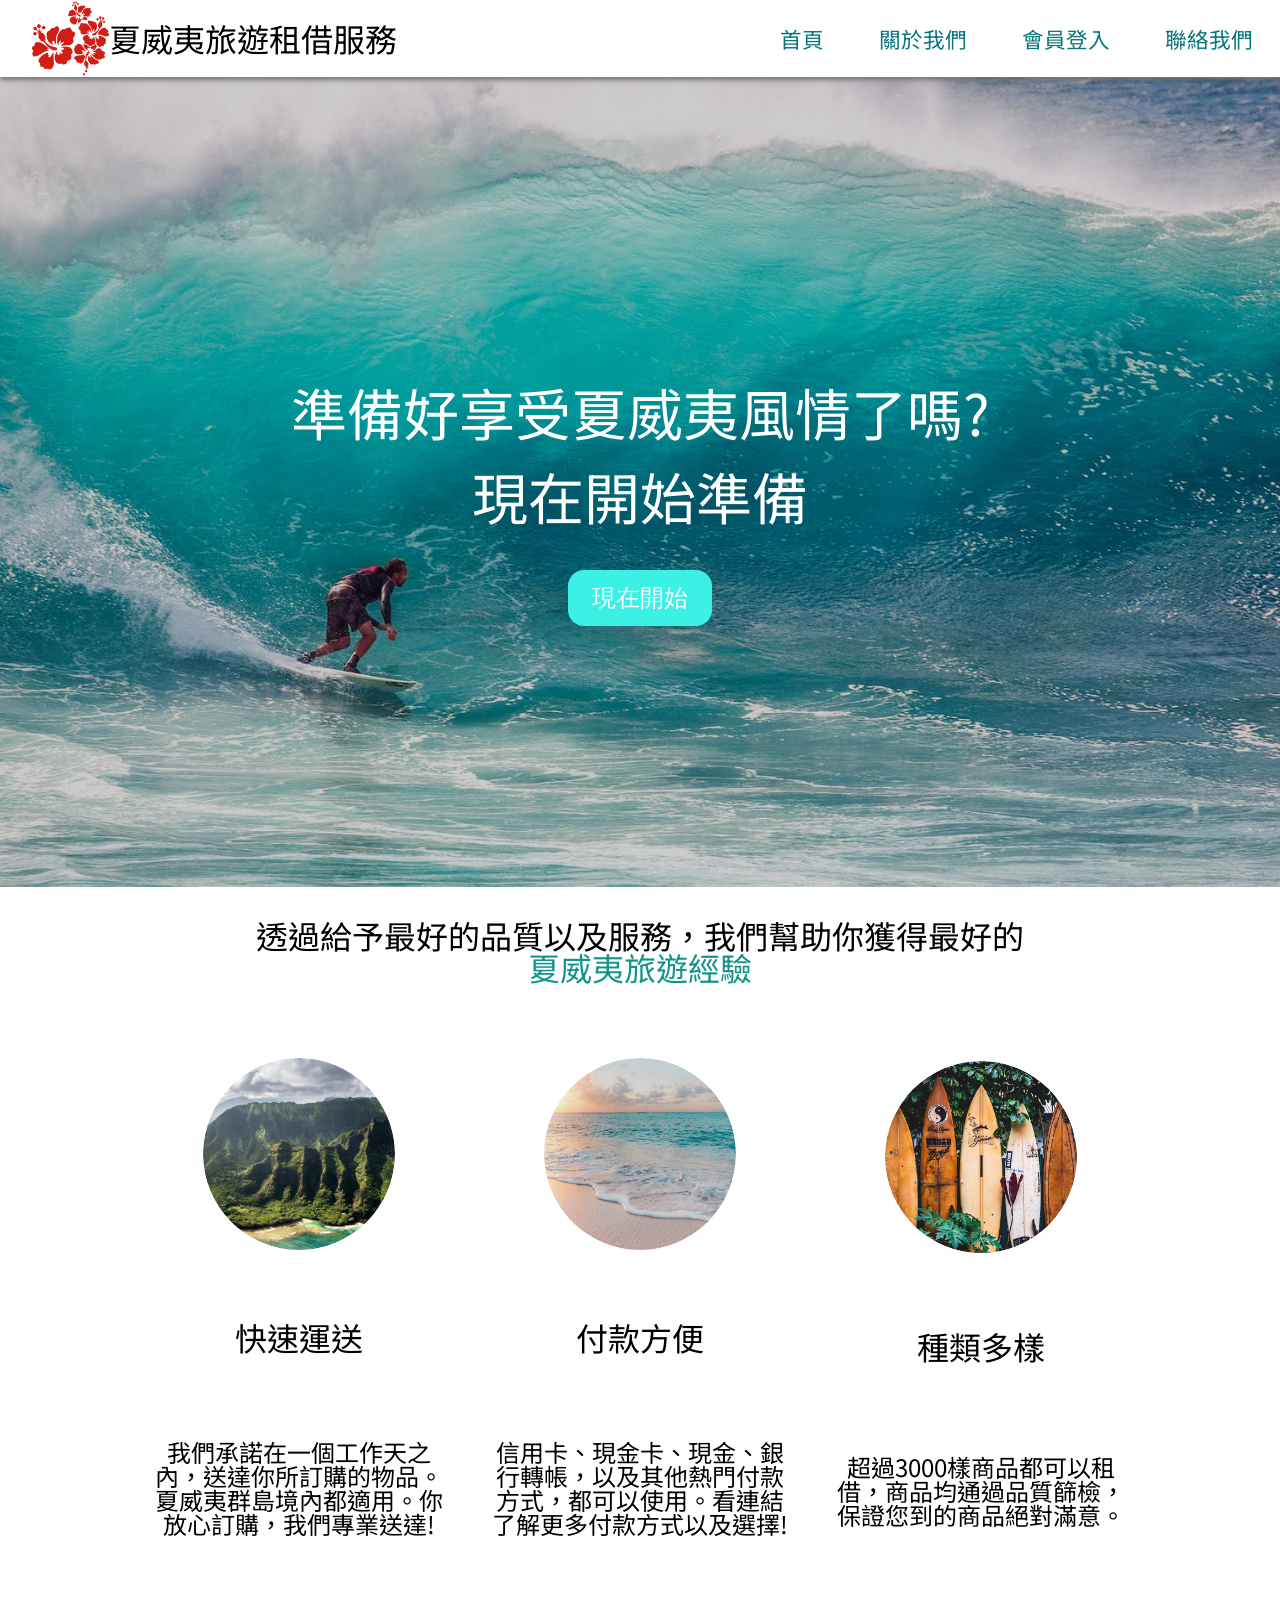
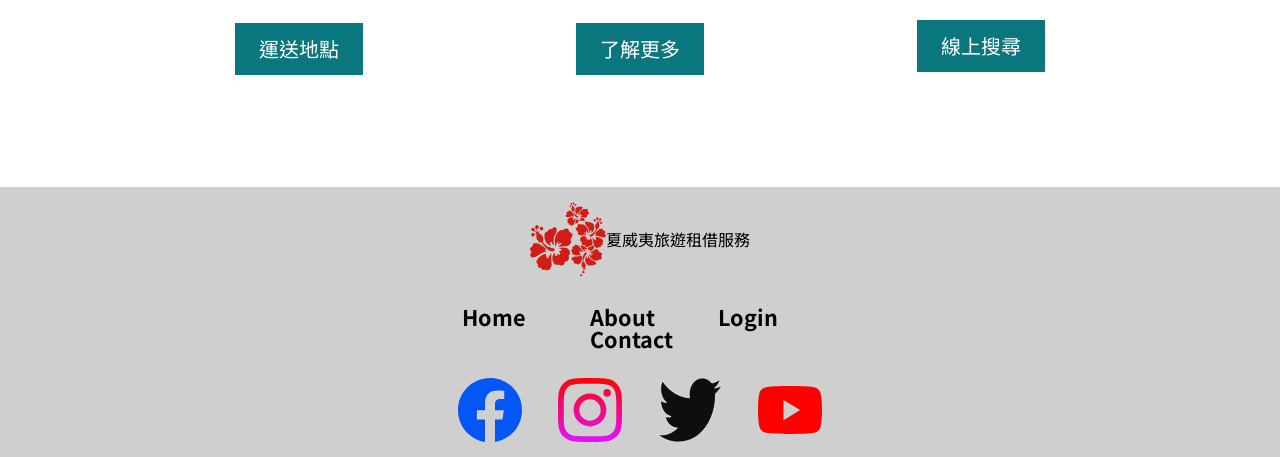
==== index.html @ 52e4c1cf "建立網站" ====
<!DOCTYPE html>
<html lang="zh">
    <head>
        <meta charset="UTF-8">
        <meta name="viewport" content="width=device-width, initial-scale=1.0">
        <title>夏威夷旅遊租借服務 | 夏威夷最方便快速的旅遊出租服務網站</title>
        <meta name="description" content="我們提供夏威夷旅遊租借服務，例如: 衝浪板 車子 帳篷等等。">
        <meta name="robots" content="index, follow">
        <!--Google font setting-->
        <link rel="preconnect" href="https://fonts.gstatic.com">
        <link href="https://fonts.googleapis.com/css2?family=Noto+Sans+TC&display=swap" rel="stylesheet">
        <link rel="stylesheet" href="./styles/style- 20240410.css">
      </head>
<body>
    <!--header-->
    <header>
        <div class="logo">
          <img src="./Icons/black logo.svg" alt="Logo">
          <h1>夏威夷旅遊租借服務</h1>
        </div>
  
        <nav>
          <ul>
            <li><a href="#">首頁</a></li>
            <li><a href="#">關於我們</a></li>
            <li><a href="#">會員登入</a></li>
            <li><a href="#">聯絡我們</a></li>
          </ul>
        </nav>
    </header>

    <main>
		<!--image part of the first page-->              
        <section class="backImage">
            <div class="filter"></div>
            <h3>
                準備好享受夏威夷風情了嗎?<br/>
                現在開始準備
            </h3>
            <button class="start">現在開始</button>
        </section>

		<!--second page-->
		<section class="second">
			<h2>
			  透過給予最好的品質以及服務，我們幫助你獲得最好的 <br>
			  <span style="color: #12948c">夏威夷旅遊經驗</span>
			</h2>
	
			<section class="cards">
			  <div class="card">
				<div class="image-container">
					<img src="./Pictures/braden-jarvis-prSogOoFmkw-unsplash.jpg" alt="picture">
				</div>				
				<h4>快速運送</h4>
				<p>
				  我們承諾在一個工作天之內，送達你所訂購的物品。夏威夷群島境內都適用。你放心訂購，我們專業送達!
				</p>
				<a href="#">運送地點</a>
			  </div>
			  <div class="card">
				<div class="image-container">
					<img src="./Pictures/sean-o-KMn4VEeEPR8-unsplash.jpg" alt="picture">
				</div>				
				<h4>付款方便</h4>
				<p>
				  信用卡、現金卡、現金、銀行轉帳，以及其他熱門付款方式，都可以使用。看連結了解更多付款方式以及選擇!
				</p>
				<a href="#">了解更多</a>
			  </div>
			  <div class="card">
				<div class="image-container">
					<img src="./Pictures/tatonomusic-FFCgotROOTY-unsplash.jpg" alt="picture">
				</div>				
				<h4>種類多樣</h4>
				<p>
				  超過3000樣商品都可以租借，商品均通過品質篩檢，保證您到的商品絕對滿意。
				</p>
				<a href="#">線上搜尋</a>
			  </div>
			</section>
		  </section>        
    </main>

	<!--footer-->
    <footer>
        <div class="logo">
          <img src="./Icons/black logo.svg" alt="Logo">
          <h1>夏威夷旅遊租借服務</h1>
        </div>
  
        <nav>
          <ul>
            <li><a href="#">Home</a></li>
            <li><a href="#">About</a></li>
            <li><a href="#">Login</a></li>
            <li><a href="#">Contact</a></li>
          </ul>
        </nav>

		<section class="links">
			<a href="#"><img src="./Icons/facebook.svg" alt="facebook"></a>
			<a href="#"><img src="./Icons/instagram.svg" alt="instagram"></a>
			<a href="#"><img src="./Icons/twitter.svg" alt="twitter"></a>
			<a href="#"><img src="./Icons/youtube.svg" alt="youtube"></a>
		</section>
    </footer>
</body>
</html>
---- styles/style- 20240410.css ----
/* http://meyerweb.com/eric/tools/css/reset/ 
   v2.0 | 20110126
   License: none (public domain)
*/
html, body, div, span, applet, object, iframe,
h1, h2, h3, h4, h5, h6, p, blockquote, pre,
a, abbr, acronym, address, big, cite, code,
del, dfn, em, img, ins, kbd, q, s, samp,
small, strike, strong, sub, sup, tt, var,
b, u, i, center,
dl, dt, dd, ol, ul, li,
fieldset, form, label, legend,
table, caption, tbody, tfoot, thead, tr, th, td,
article, aside, canvas, details, embed,
figure, figcaption, footer, header, hgroup,
menu, nav, output, ruby, section, summary,
time, mark, audio, video {
  margin: 0;
  padding: 0;
  border: 0;
  font-size: 100%;
  font: inherit;
  vertical-align: baseline;
  font-family: "Noto Sans Tc", sans-serif;
}

/* HTML5 display-role reset for older browsers */
article, aside, details, figcaption, figure,
footer, header, hgroup, menu, nav, section {
  display: block;
}

body {
  line-height: 1;
}

ol, ul {
  list-style: none;
}

blockquote, q {
  quotes: none;
}

blockquote:before, blockquote:after,
q:before, q:after {
  content: "";
  content: none;
}

table {
  border-collapse: collapse;
  border-spacing: 0;
}

header {
  display: flex;
  align-items: center;
  flex-wrap: wrap;
  position: sticky;
  top: 0;
  z-index: 1;
  background-color: white;
  box-shadow: 0 3px 5px #757474;
}
header div.logo {
  display: flex;
  align-items: center;
  flex: 5 1 400px;
  margin-left: 2rem;
}
header div.logo img {
  width: 6vw;
  height: 6vw;
}
header div.logo h1 {
  font-size: 2rem;
}
header nav {
  flex-grow: 2;
  flex-shrink: 1;
  flex-basis: 400px;
}
header nav ul {
  display: flex;
  justify-content: space-around;
}
header nav ul li a {
  color: #09777d;
  text-decoration: none;
  font-size: 1.35rem;
}

main section.backImage {
  min-height: 90vh;
  width: 100%;
  background-image: url(../Pictures/pexels-photo-416676.jpeg);
  background-size: cover;
  background-position: center;
  position: relative;
  z-index: 0;
  display: flex;
  justify-content: center;
  align-items: center;
  flex-direction: column;
  text-align: center;
}
main section.backImage div.filter {
  background-color: rgba(0, 0, 0, 0.2);
  width: 100%;
  min-height: 90vh;
  position: absolute;
  top: 0;
  z-index: -1;
}
main section.backImage h3 {
  font-size: 3.5rem;
  color: white;
  padding: 2rem 0;
  line-height: 1.5;
}
main section.backImage button.start {
  background-color: #3bf0e5;
  color: white;
  border: none;
  border-radius: 1rem;
  padding: 0.75rem 1.5rem;
  font-size: 1.5rem;
  cursor: pointer;
}
main section.second {
  min-height: 100vh;
  display: flex;
  flex-direction: column;
  align-items: center;
  text-align: center;
}
main section.second h2 {
  font-size: 2rem;
  margin: 2rem 0;
}
main section.second section.cards {
  display: flex;
  width: 80%;
  min-height: 80vh;
  flex-wrap: wrap;
}
main section.second section.cards div.card {
  display: flex;
  flex-direction: column;
  align-items: center;
  padding: 1rem;
  flex: 1 1 300px;
  justify-content: space-around;
}
main section.second section.cards div.card div.image-container {
  overflow: hidden;
  width: 15vw;
  height: 15vw;
  border-radius: 50%;
}
main section.second section.cards div.card div.image-container img {
  width: 15vw;
  height: 15vw;
  border-radius: 50%;
  transition: all 0.3s;
}
main section.second section.cards div.card div.image-container img:hover {
  transform: scale(1.2);
}
main section.second section.cards div.card h4 {
  font-size: 2rem;
  margin: 1rem 0;
}
main section.second section.cards div.card p {
  font-size: 1.5rem;
  margin: 1rem 0;
}
main section.second section.cards div.card a {
  text-decoration: none;
  padding: 1rem 1.5rem;
  background-color: #09777d;
  color: white;
  font-size: 1.25rem;
  margin: 1rem 0;
}

footer {
  display: flex;
  flex-direction: column;
  align-items: center;
  min-height: 30vh;
  justify-content: space-around;
  background-color: rgb(207, 207, 207);
}
footer div.logo {
  display: flex;
  align-items: center;
}
footer div.logo img {
  width: 6vw;
  height: 6vw;
}
footer nav {
  width: 30%;
}
footer nav ul {
  display: flex;
  justify-content: space-around;
  width: 100%;
  flex-wrap: wrap;
}
footer nav ul li {
  flex-basis: 100px;
}
footer nav ul li a {
  color: black;
  text-decoration: none;
  font-size: 1.35rem;
  font-weight: bold;
}
footer section.links a {
  margin: 0 1rem;
}
footer section.links a img {
  width: 5vw;
  height: 5vw;
}

@media (max-width: 550px) {
  header div.logo {
    margin-left: 0.5rem;
  }
  header div.logo img {
    width: 15vw;
    height: 15vw;
  }
  footer div.logo img {
    height: 15vw;
    width: 15vw;
  }
  footer section.links a img {
    width: 10vw;
    height: 10vw;
  }
}
@media (max-width: 700px) {
  main section.second section.cards div.card img {
    height: 40vw;
    width: 40vw;
  }
}
/* width */
::-webkit-scrollbar {
  width: 16px;
}

/* Track */
::-webkit-scrollbar-track {
  background: #f1f1f1;
}

/* Handle */
::-webkit-scrollbar-thumb {
  background: #09777d;
}/*# sourceMappingURL=style- 20240410.css.map */
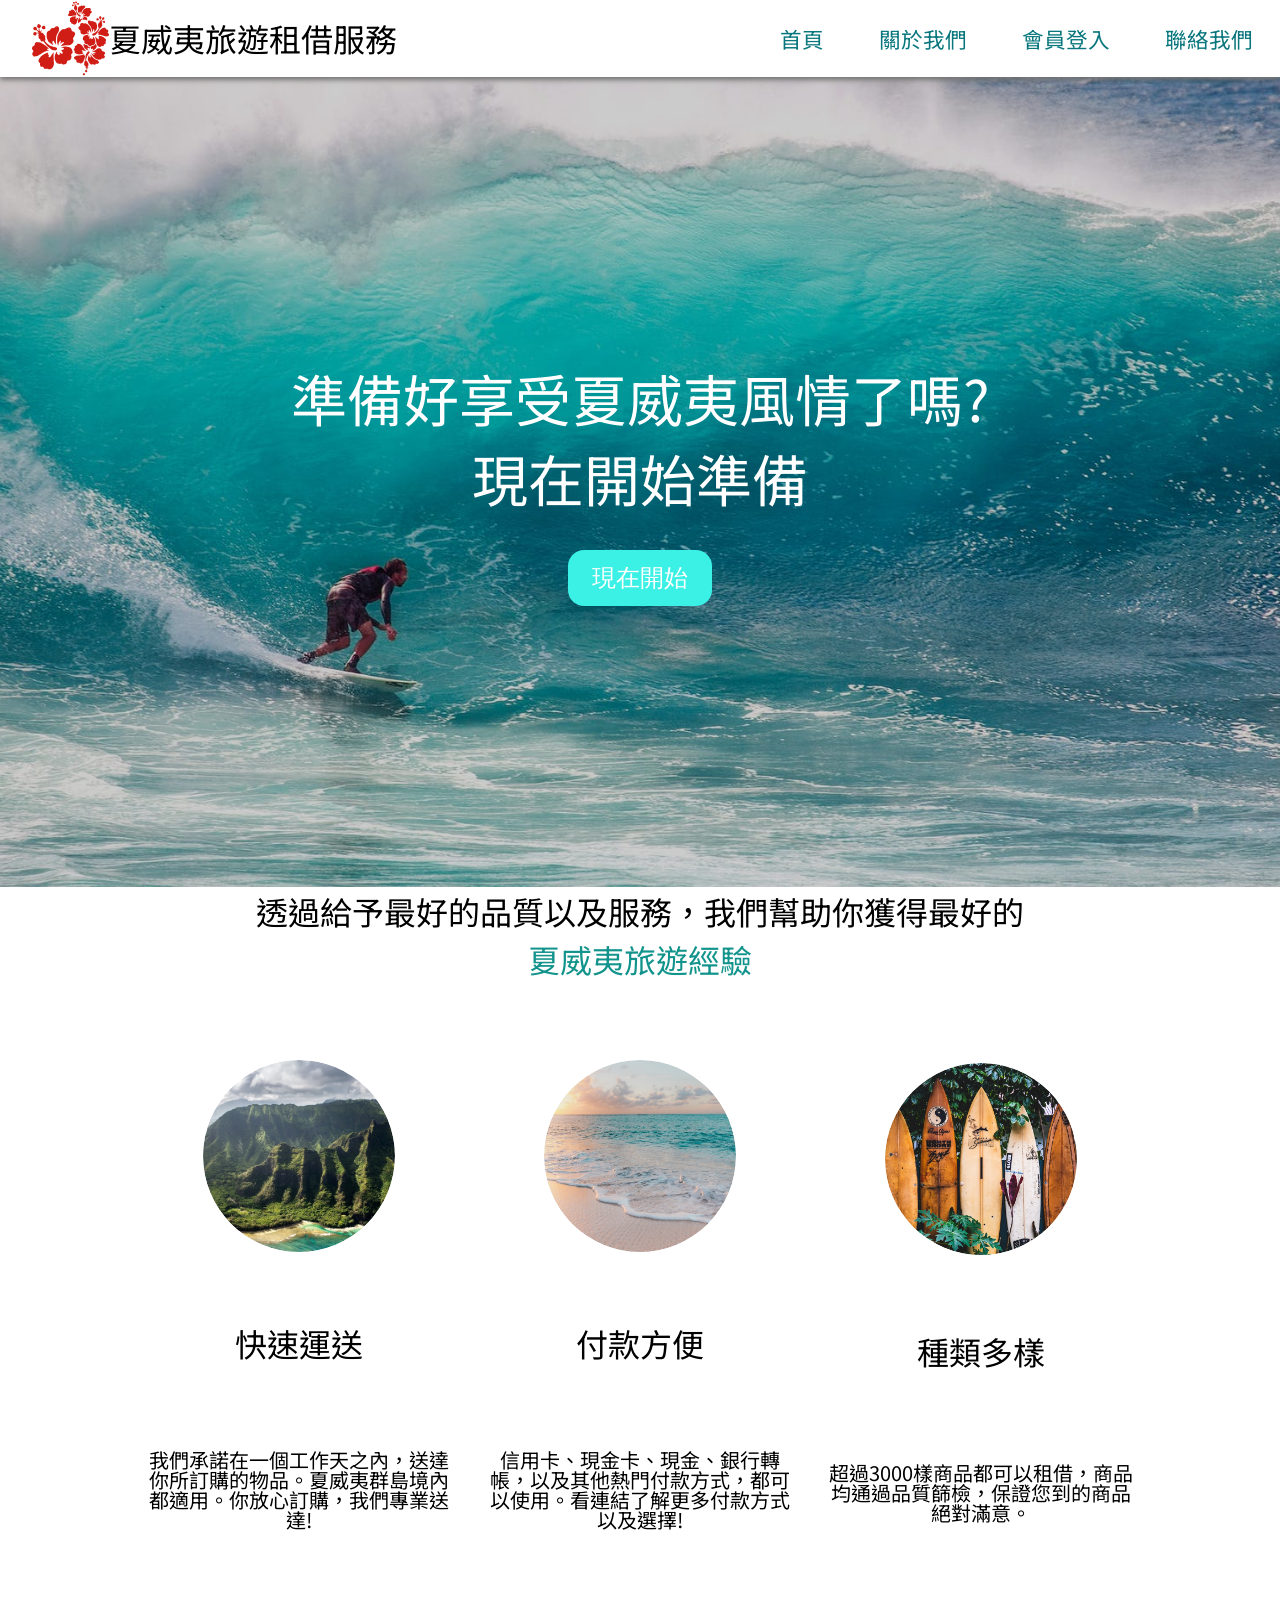
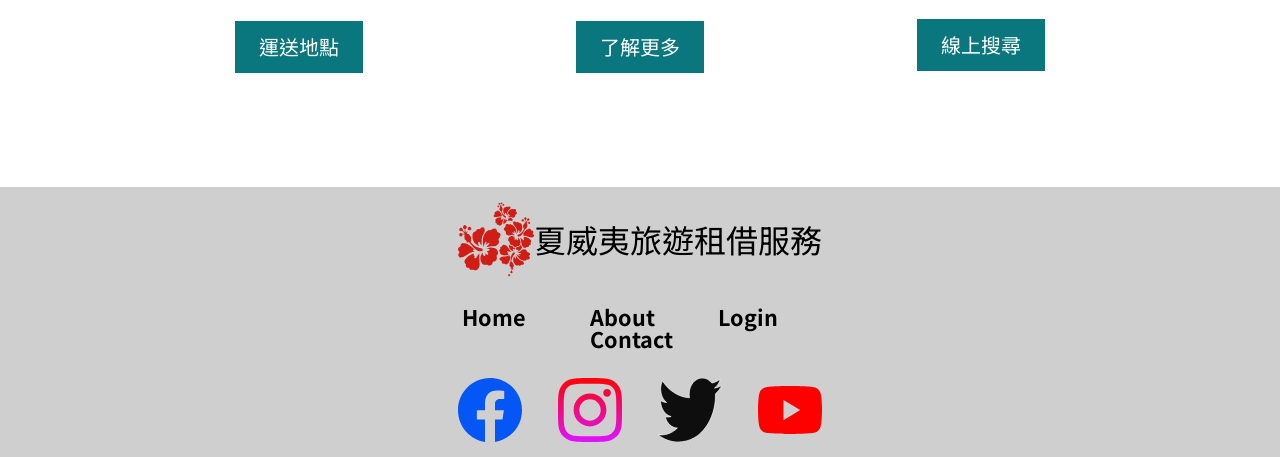
==== commit a25dff6b: "建立" ====
--- a/index.html
+++ b/index.html
@@ -1,109 +1,106 @@
 <!DOCTYPE html>
 <html lang="zh">
-    <head>
-        <meta charset="UTF-8">
-        <meta name="viewport" content="width=device-width, initial-scale=1.0">
-        <title>夏威夷旅遊租借服務 | 夏威夷最方便快速的旅遊出租服務網站</title>
-        <meta name="description" content="我們提供夏威夷旅遊租借服務，例如: 衝浪板 車子 帳篷等等。">
-        <meta name="robots" content="index, follow">
-        <!--Google font setting-->
-        <link rel="preconnect" href="https://fonts.gstatic.com">
-        <link href="https://fonts.googleapis.com/css2?family=Noto+Sans+TC&display=swap" rel="stylesheet">
-        <link rel="stylesheet" href="./styles/style- 20240410.css">
-      </head>
+<head>
+    <meta charset="UTF-8">
+    <meta name="viewport" content="width=device-width, initial-scale=1.0">
+    <title>夏威夷旅遊租借服務 | 夏威夷最方便快速的旅遊出租服務網站</title>
+    <link rel="stylesheet" href="./styles/style.css">
+
+    <link rel="preconnect" href="https://fonts.googleapis.com">
+    <link rel="preconnect" href="https://fonts.gstatic.com" crossorigin>
+    <link href="https://fonts.googleapis.com/css2?family=Noto+Sans+TC:wght@100..900&display=swap" rel="stylesheet">
+</head>
 <body>
-    <!--header-->
-    <header>
-        <div class="logo">
-          <img src="./Icons/black logo.svg" alt="Logo">
-          <h1>夏威夷旅遊租借服務</h1>
-        </div>
-  
-        <nav>
-          <ul>
-            <li><a href="#">首頁</a></li>
-            <li><a href="#">關於我們</a></li>
-            <li><a href="#">會員登入</a></li>
-            <li><a href="#">聯絡我們</a></li>
-          </ul>
-        </nav>
-    </header>
+   <div id="content">
+        <header>
+            <div class="logo">
+                <img src="./Icons/black logo.svg" alt="Logo">
+                <h1>夏威夷旅遊租借服務</h1>
+            </div>
 
-    <main>
-		<!--image part of the first page-->              
-        <section class="backImage">
-            <div class="filter"></div>
-            <h3>
-                準備好享受夏威夷風情了嗎?<br/>
-                現在開始準備
-            </h3>
-            <button class="start">現在開始</button>
-        </section>
+            <nav>
+                <ul>
+                    <li><a href="#">首頁</a></li>
+                    <li><a href="#">關於我們</a></li>
+                    <li><a href="#">會員登入</a></li>
+                    <li><a href="#">聯絡我們</a></li>
+                </ul>
+            </nav>
+        </header>
+        
+        <main>
+            <section class="backImage">
+                <div class="filter"></div>
+                <h3>
+                    準備好享受夏威夷風情了嗎?<br>
+                    現在開始準備
+                </h3>
+                <button class="start">現在開始</button>
+            </section>
 
-		<!--second page-->
-		<section class="second">
-			<h2>
-			  透過給予最好的品質以及服務，我們幫助你獲得最好的 <br>
-			  <span style="color: #12948c">夏威夷旅遊經驗</span>
-			</h2>
-	
-			<section class="cards">
-			  <div class="card">
-				<div class="image-container">
-					<img src="./Pictures/braden-jarvis-prSogOoFmkw-unsplash.jpg" alt="picture">
-				</div>				
-				<h4>快速運送</h4>
-				<p>
-				  我們承諾在一個工作天之內，送達你所訂購的物品。夏威夷群島境內都適用。你放心訂購，我們專業送達!
-				</p>
-				<a href="#">運送地點</a>
-			  </div>
-			  <div class="card">
-				<div class="image-container">
-					<img src="./Pictures/sean-o-KMn4VEeEPR8-unsplash.jpg" alt="picture">
-				</div>				
-				<h4>付款方便</h4>
-				<p>
-				  信用卡、現金卡、現金、銀行轉帳，以及其他熱門付款方式，都可以使用。看連結了解更多付款方式以及選擇!
-				</p>
-				<a href="#">了解更多</a>
-			  </div>
-			  <div class="card">
-				<div class="image-container">
-					<img src="./Pictures/tatonomusic-FFCgotROOTY-unsplash.jpg" alt="picture">
-				</div>				
-				<h4>種類多樣</h4>
-				<p>
-				  超過3000樣商品都可以租借，商品均通過品質篩檢，保證您到的商品絕對滿意。
-				</p>
-				<a href="#">線上搜尋</a>
-			  </div>
-			</section>
-		  </section>        
-    </main>
+            <section class="second">
+                <h2>
+                    透過給予最好的品質以及服務，我們幫助你獲得最好的 <br>
+                    <span style="color: #12948c">夏威夷旅遊經驗</span>
+                </h2>
 
-	<!--footer-->
-    <footer>
-        <div class="logo">
-          <img src="./Icons/black logo.svg" alt="Logo">
-          <h1>夏威夷旅遊租借服務</h1>
-        </div>
-  
-        <nav>
-          <ul>
-            <li><a href="#">Home</a></li>
-            <li><a href="#">About</a></li>
-            <li><a href="#">Login</a></li>
-            <li><a href="#">Contact</a></li>
-          </ul>
-        </nav>
+                <section class="cards">
+                    <div class="card">
+                        <div class="image-container">
+                            <img src="./Pictures/braden-jarvis-prSogOoFmkw-unsplash.jpg">
+                        </div>                        
+                        <h4>快速運送</h4>
+                        <p>
+                            我們承諾在一個工作天之內，送達你所訂購的物品。夏威夷群島境內都適用。你放心訂購，我們專業送達!
+                        </p>
+                        <a href="#">運送地點</a>
+                    </div>
+                    <div class="card">
+                        <div class="image-container">
+                            <img src="./Pictures/sean-o-KMn4VEeEPR8-unsplash.jpg">
+                        </div>                        
+                        <h4>付款方便</h4>
+                        <p>
+                            信用卡、現金卡、現金、銀行轉帳，以及其他熱門付款方式，都可以使用。看連結了解更多付款方式以及選擇!
+                        </p>
+                        <a href="#">了解更多</a>
+                    </div>
+                    <div class="card">
+                        <div class="image-container">
+                            <img src="./Pictures/tatonomusic-FFCgotROOTY-unsplash.jpg">
+                        </div>                        
+                        <h4>種類多樣</h4>
+                        <p>
+                            超過3000樣商品都可以租借，商品均通過品質篩檢，保證您到的商品絕對滿意。
+                        </p>
+                        <a href="#">線上搜尋</a>
+                    </div>
+                </section>
+            </section>
+        </main>
 
-		<section class="links">
-			<a href="#"><img src="./Icons/facebook.svg" alt="facebook"></a>
-			<a href="#"><img src="./Icons/instagram.svg" alt="instagram"></a>
-			<a href="#"><img src="./Icons/twitter.svg" alt="twitter"></a>
-			<a href="#"><img src="./Icons/youtube.svg" alt="youtube"></a>
-		</section>
-    </footer>
+        <footer>
+            <div class="logo">
+                <img src="./Icons/black logo.svg" alt="Logo">
+                <h1>夏威夷旅遊租借服務</h1>
+            </div>
+
+            <nav>
+                <ul>
+                    <li><a href="#">Home</a></li>
+                    <li><a href="#">About</a></li>
+                    <li><a href="#">Login</a></li>
+                    <li><a href="#">Contact</a></li>
+                </ul>
+            </nav>
+
+            <section class="links">
+                <a href="#"><img src="./Icons/facebook.svg" alt="Facebook"></a>
+                <a href="#"><img src="./Icons/instagram.svg" alt="Instagram"></a>
+                <a href="#"><img src="./Icons/twitter.svg" alt="Twitter"></a>
+                <a href="#"><img src="./Icons/youtube.svg" alt="Youtube"></a>
+            </section>
+        </footer>
+   </div>   
 </body>
 </html>
--- a/styles/style.css
+++ b/styles/style.css
@@ -0,0 +1,275 @@
+/* http://meyerweb.com/eric/tools/css/reset/ 
+   v2.0 | 20110126
+   License: none (public domain)
+*/
+html, body, div, span, applet, object, iframe,
+h1, h2, h3, h4, h5, h6, p, blockquote, pre,
+a, abbr, acronym, address, big, cite, code,
+del, dfn, em, img, ins, kbd, q, s, samp,
+small, strike, strong, sub, sup, tt, var,
+b, u, i, center,
+dl, dt, dd, ol, ul, li,
+fieldset, form, label, legend,
+table, caption, tbody, tfoot, thead, tr, th, td,
+article, aside, canvas, details, embed,
+figure, figcaption, footer, header, hgroup,
+menu, nav, output, ruby, section, summary,
+time, mark, audio, video {
+  margin: 0;
+  padding: 0;
+  border: 0;
+  font-size: 100%;
+  font: inherit;
+  vertical-align: baseline;
+  font-family: "Noto Sans TC", sans-serif;
+  font-optical-sizing: auto;
+}
+
+/* HTML5 display-role reset for older browsers */
+article, aside, details, figcaption, figure,
+footer, header, hgroup, menu, nav, section {
+  display: block;
+}
+
+body {
+  line-height: 1;
+}
+
+ol, ul {
+  list-style: none;
+}
+
+blockquote, q {
+  quotes: none;
+}
+
+blockquote:before, blockquote:after,
+q:before, q:after {
+  content: "";
+  content: none;
+}
+
+table {
+  border-collapse: collapse;
+  border-spacing: 0;
+}
+
+div#content header {
+  display: flex;
+  flex-wrap: wrap;
+  align-items: center;
+  position: sticky;
+  top: 0;
+  z-index: 1;
+  background-color: #fff;
+  box-shadow: 0px 3px 5px #757574;
+}
+div#content header div.logo {
+  display: flex;
+  align-items: center;
+  margin-left: 2rem;
+  flex: 5 1 400px;
+}
+div#content header div.logo img {
+  width: 6vw;
+  height: 6vw;
+}
+div#content header div.logo h1 {
+  font-size: 2rem;
+}
+div#content header nav {
+  flex: 2 1 400px;
+}
+div#content header nav ul {
+  display: flex;
+  justify-content: space-around;
+}
+div#content header nav ul li a {
+  color: #09777d;
+  text-decoration: none;
+  font-size: 1.35rem;
+}
+div#content main section.backImage {
+  background-image: url(../Pictures/pexels-photo-416676.jpeg);
+  min-height: 90vh;
+  width: 100%;
+  background-size: cover;
+  background-position: center;
+  position: relative;
+  z-index: 0;
+  display: flex;
+  justify-content: center;
+  align-items: center;
+  flex-direction: column;
+  text-align: center;
+}
+div#content main section.backImage h3 {
+  font-size: 3.5rem;
+  color: white;
+  line-height: 5rem;
+}
+div#content main section.backImage button.start {
+  background-color: #3bf0e5;
+  padding: 0.75rem 1.5rem;
+  font-size: 1.5rem;
+  color: white;
+  border: none;
+  border-radius: 1rem;
+  cursor: pointer;
+  margin-top: 2rem;
+}
+div#content main section.backImage div.filter {
+  background-color: rgba(0, 0, 0, 0.2);
+  width: 100%;
+  min-height: 90vh;
+  position: absolute;
+  top: 0;
+  z-index: -1;
+}
+div#content main section.second {
+  min-height: 100vh;
+  display: flex;
+  flex-direction: column;
+  align-items: center;
+  text-align: center;
+}
+div#content main section.second h2 {
+  font-size: 2rem;
+  margin-bottom: 2rem;
+  line-height: 3rem;
+}
+div#content main section.second section.cards {
+  display: flex;
+  width: 80%;
+  min-height: 80vh;
+  flex-wrap: wrap;
+}
+div#content main section.second section.cards div.card {
+  flex: 1 1 300px;
+  display: flex;
+  flex-direction: column;
+  align-items: center;
+  justify-content: space-around;
+  padding: 1rem;
+}
+div#content main section.second section.cards div.card div.image-container {
+  width: 15vw;
+  height: 15vw;
+  border-radius: 50%;
+  overflow: hidden;
+}
+div#content main section.second section.cards div.card div.image-container img {
+  width: 15vw;
+  height: 15vw;
+  border-radius: 50%;
+  transition: all 0.2s;
+}
+div#content main section.second section.cards div.card div.image-container img:hover {
+  transform: scale(1.2);
+}
+div#content main section.second section.cards div.card h4 {
+  font-size: 2rem;
+  margin: 1rem 0;
+}
+div#content main section.second section.cards div.card p {
+  font-size: 1.25rem;
+  margin: 1rem 0;
+}
+div#content main section.second section.cards div.card a {
+  color: white;
+  background-color: #09777d;
+  padding: 1rem 1.5rem;
+  font-size: 1.25rem;
+  text-decoration: none;
+  margin: 1rem 0;
+}
+div#content footer {
+  display: flex;
+  flex-direction: column;
+  align-items: center;
+  min-height: 30vh;
+  justify-content: space-around;
+  background-color: rgb(207, 207, 207);
+}
+div#content footer div.logo {
+  display: flex;
+  align-items: center;
+}
+div#content footer div.logo img {
+  width: 6vw;
+  height: 6vw;
+}
+div#content footer div.logo h1 {
+  font-size: 2rem;
+}
+div#content footer nav {
+  width: 30%;
+}
+div#content footer nav ul {
+  display: flex;
+  width: 100%;
+  justify-content: space-around;
+  flex-wrap: wrap;
+}
+div#content footer nav ul li {
+  flex-basis: 100px;
+}
+div#content footer nav ul li a {
+  color: black;
+  text-decoration: none;
+  font-size: 1.35rem;
+  font-weight: bolder;
+}
+div#content footer section.links a {
+  margin: 0 1rem;
+}
+div#content footer section.links a img {
+  width: 5vw;
+  height: 5vw;
+}
+
+@media (max-width: 550px) {
+  div#content header div.logo {
+    margin-left: 1rem;
+  }
+  div#content header div.logo img {
+    width: 15vw;
+    height: 15vw;
+  }
+  div#content footer div.logo img {
+    width: 15vw;
+    height: 15vw;
+  }
+  div#content footer section.links {
+    margin-top: 1rem;
+  }
+  div#content footer section.links a img {
+    width: 10vw;
+    height: 10vw;
+  }
+}
+@media (max-width: 700px) {
+  div#content main section.second section.cards div.card img {
+    width: 40vw;
+    height: 40vw;
+  }
+}
+/* width */
+::-webkit-scrollbar {
+  width: 16px;
+}
+
+/* Track */
+::-webkit-scrollbar-track {
+  background: #f1f1f1;
+}
+
+/* Handle */
+::-webkit-scrollbar-thumb {
+  background: #09777d;
+}
+
+/* Handle on hover */
+::-webkit-scrollbar-thumb:hover {
+  background: #09777d;
+}/*# sourceMappingURL=style.css.map */
